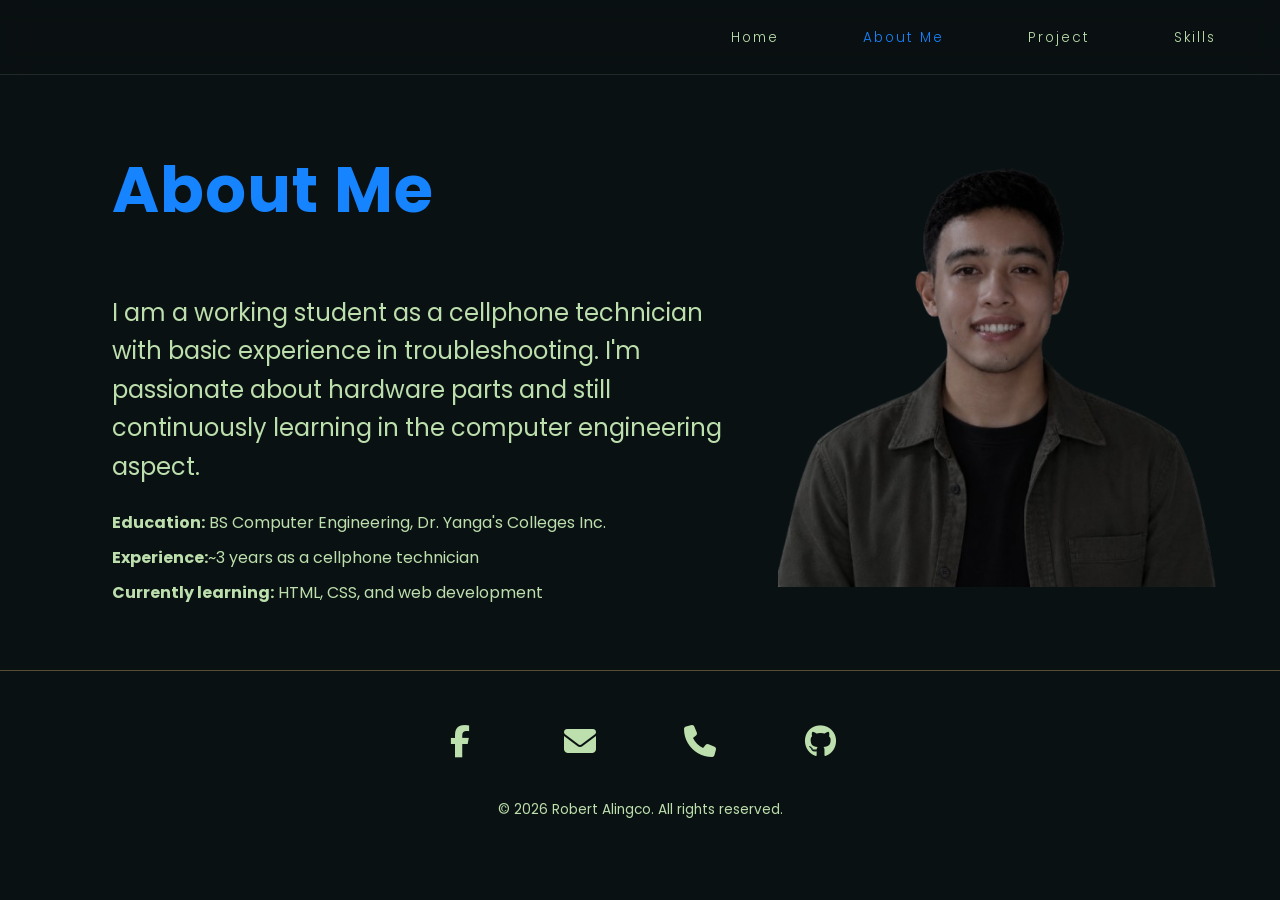
==== about.html @ 606b3f1e "Initial commit: My Portfolio Website" ====
<!DOCTYPE html>
<html lang="en">
<head>
  <meta charset="utf-8">
  <meta name="viewport" content="width=device-width, initial-scale=1">
  <title>Robert Alingco | Home</title>
  <link rel="stylesheet" href="css/style.css">
  <link rel="preconnect" href="https://fonts.googleapis.com">
  <link href="https://fonts.googleapis.com/css2?family=Poppins:wght@400;600;700&display=swap" rel="stylesheet">
  <link rel="stylesheet" href="https://cdnjs.cloudflare.com/ajax/libs/font-awesome/6.5.1/css/all.min.css">
</head>
<body>

  <header class="site-header">
    <div class="container">
      <nav class="site-nav" aria-label="Main navigation">
        <ul>
          <li><a href="home.html">Home</a></li>
          <li><a href="about.html" aria-current="page">About Me</a></li>
          <li><a href="project.html">Project</a></li>
          <li><a href="skills.html">Skills</a></li>
        </ul>
      </nav>
    </div>
  </header>

  <main>
    <section class="about container">
        <div class="about-text">
            <h1>About Me</h1>
            <p>
          I am a working student as a cellphone technician with basic experience in
          troubleshooting. I'm passionate about hardware parts and still continuously
          learning in the computer engineering aspect.
         </p>

         <ul class="quick-facts">
             <li><strong>Education:</strong> BS Computer Engineering, Dr. Yanga's Colleges Inc.
             <li><strong>Experience:</strong>~3 years as a cellphone technician
             <li><strong>Currently learning:</strong> HTML, CSS, and web development</li>
         </ul>
        </div>

        <div class="about-photo-wrap">
            <img src="assets/image/about-photo (2).png" alt="Smiling at the camera">
        </div>
    </section>
  </main>

  <footer class="site-footer">
    <ul class="footer-contact">
      <li>
        <a href="https://www.facebook.com/alingco.robert" target="_blank" rel="noopener" aria-label="Facebook">
          <i class="fa-brands fa-facebook-f" aria-hidden="true"></i>
        </a>
      </li>
      <li>
        <a href="alingcorobert@gmail@gmail.com" aria-label="Email">
          <i class="fa-solid fa-envelope" aria-hidden="true"></i>
        </a>
      </li>
      <li>
        <a href="tel:09261623796" aria-label="Phone">
          <i class="fa-solid fa-phone" aria-hidden="true"></i>
        </a>
      </li>
      <li>
        <a href="https://github.com/Rolen-23" target="_blank" rel="noopener" aria-label="GitHub">
          <i class="fa-brands fa-github" aria-hidden="true"></i>
        </a>
      </li>
    </ul>
    <p>&copy; 2026 Robert Alingco. All rights reserved.</p>
  </footer>

</body>
</html>
---- css/style.css ----
:root {
    --blue: #1683ff;
    --text: #bcdfad;
    --bg: #0a1112;
    --bg-panel: #12161c;
    --border: rgba(227, 194, 107, 0.35);

    --gap-sm: 0.75rem;
    --gap-md: 1.5rem;
    --gap-lg: 3rem;
    --radius: 14px;
}

* {
    box-sizing: border-box;
}

body {
    margin: 0;
    background-color: var(--bg);
    color: var(--text);
    font-family: "Poppins", "Segoe UI", Arial, sans-serif;
    line-height: 1.6;
}

img {
    max-width: 100%;
    display: block;
}

a {
    color: inherit;
}

.container {
    width: 90%;
    max-width: 1400px;
    margin:0 auto;
    
}

.site-header {
    position: sticky;
    top: 0;
    z-index: 1000;
     /* Glassmorphism Effect */
    background-color: rgba(10, 17, 18, 0.6); /* Uses your dark bg color, but 60% transparent */
    backdrop-filter: blur(12px);             /* Blurs the content scrolling behind it */
    -webkit-backdrop-filter: blur(12px);     /* Ensures it works on Safari/iOS */
    
    /* Gives the "glass" a slight edge */
    border-bottom: 1px solid rgba(255, 255, 255, 0.1); 
}

.site-header .container  {
    display: flex;
    align-items: center;
    justify-content: flex-end;
    padding-top: var(--gap-md);
    padding-bottom: var(--gap-md);
}

.site-nav ul {
    list-style-type: none;
    display: flex;
    gap: 5.25rem;
    padding: 0;
    margin: 0;

    
}

.site-nav a {
    text-decoration: none;
    font-size: 0.85rem;
    letter-spacing: 2px;
    font-weight: 300;
}

.site-nav a:hover, 
.site-nav a:focus {
    color: var(--blue);
}

.site-nav a[aria-current="page"] {
    color: var(--blue);
}

.btn {
    display: inline-block;
    padding: 0.75rem 1.5rem;
    border-radius: 999px;
    text-decoration: none;
    font-weight: 600;
    font-size: 0.95rem;
    border: 2px solid var(--blue);
    
}

.btn-outline {
    color: var(--text);
    background: transparent;
}

.btn-outline:hover {
    background-color: var(--blue);
    color: var(--bg);
}

.btn-filled {
    color: var(--bg);
  background-color: var(--blue);
}

.btn-filled:hover {
    background-color: transparent;
  color: var(--blue);
}



.hero {
    display: flex;
    align-items: center;
    justify-content: space-between;
    gap: var(--gap-lg);
    padding: 5rem 0;
}

.hero-text {
    flex: 1 1 480px;
    font-size: 5rem;
    padding-right: 2.5rem;
    margin-left: 8rem;
    
}

.hero-photo-wrap {
    flex: 1 1 400px;
    width: 800px;
    display: flex;
    justify-content: flex-end;
    align-items: center;
    
}

.hero-text .greeting {
    color: var(--text);
    font-weight: 700;
    margin: 0 0 0.25rem;
    
}

.hero-text h1 {
    color: var(--blue);
    font-size: clamp(4.25rem, 5vw, 3.25rem);
     margin: 0 0 1rem;
    
    line-height: 1.1;
}

.hero-buttons {
    display:flex;
    gap: 50px;
    align-items: center;
    flex-wrap: wrap;
}

.hero-text .tagline {
    font-weight: 600;
    margin: 0 0 2rem;
    font-size: 2rem;
}

.about {
    display: flex;
    align-items: center;
    gap: var(--gap-lg);
    padding: 4rem 0;
}

.about-text{
    flex: 1 1 480px; 
    margin-left: 3rem;
}

.about-text h1 {
    color: var(--blue);
    letter-spacing: 1px;
    margin-top: 0;
    font-size: 4rem;
}

.about-text p {
    font-size: 1.5rem;
}

.quick-facts  {
   list-style-type: none;
   margin: 1.5rem 0 0;
   padding: 0;
   display: grid;
   gap: 0.6rem;
}

.quick-facts strong {
    color: var(--text);
}

.about-photo-wrap {
    flex: 1 1 300px;
    
}


.project-heading{
    text-align: center;
    padding-top: 4rem;
}

.project-heading h1 {
    font-size: clamp(2rem, 4vw, 2.75rem);
}

.project-heading .highlight {
    color: var(--blue);
}

.project {
    overflow: hidden;
    border-bottom: 1px solid var(--border);
    padding: 2.5rem 0;
}

.project:last-child {
    border-bottom: none;
}

.project-thumb {
    width: 320px;
    border-radius: var(--radius);
    overflow: hidden;
}

.project .project-thumb {
    float: left;
    margin: 0 var(--gap-lg) var(--gap-md) 0;
}

.project.reverse .project-thumb {
    float: right;
    margin: 0 0 var(--gap-md) var(--gap-lg);
}

.project h2 {
    margin-top: 0;
    color: var(--text);
}

.project .tags {
   font-size: 0.85rem;
   letter-spacing: 0.5px;
   margin: 0 0 0.75rem;
}

.skills-heading {
    text-align: center;
    color: var(--blue);
    padding-top: 4rem;
}

.skills-group {
    margin: 0 0 var(--gap-lg);
   
}

.skills-group h2 {
    font-size: 1.05rem;
    letter-spacing: 1px;
    padding-bottom: 0.5rem;
}

.cert-grid {
    display: grid;
    grid-template-columns: repeat(auto-fit, minmax(300px, 1fr));
    gap: 2rem;
    margin-top: 2rem;
    margin-bottom: 4rem;
}

.cert {
    text-align: center;
    padding: 20px;
    background-color: var(--bg-panel);
    border: 1px solid var(--border);
    border-radius: var(--radius);
    display: flex;
    flex-direction: column;
    align-items: center;
}

.cert img {
    border: 5px solid #FFFFFF;
    padding: 5px;
    background-color: grey;
    width: 100%;
    max-width: 400px;
    height: auto;
    object-fit: contain;
    margin-bottom: 1rem;
}

.cert h2 {
    font-size: 1.2rem;
    margin: 0.5rem 0;
}

.cert p {
    font-size: 0.9rem;
    margin: 0;
}

.cert-title {
    font-size: 1.05rem;
    letter-spacing: 1px;
    color: var(--text);
    padding-bottom: 0.5rem;
    border-bottom: 1px solid var(--border); 
    margin-top: 2rem;         
    margin-bottom: 1rem;
    text-align: left;  
}

.pills {
    display: flex;
    flex-wrap: wrap;
    gap: var(--gap-sm);
    margin-top: 1rem;
    padding: 0;
    list-style-type: none;
}

.pill {
    border: 1px solid var(--border);
    background-color: var(--bg-panel);
    color: var(--text);
    padding: 0.5rem 1.1rem;
    border-radius: 999px;
    font-size: 0.9rem;
}




.site-footer {
    border-top: 1px solid var(--border);
    text-align: center;
    padding: var(--gap-md) 0;
    font-size: 0.85rem;
    color: var(--text);
}

.footer-contact {
    list-style-type: none;
    display: flex;
    justify-content: center;
    gap: 5rem;
    margin: 0 0 var(--gap-sm);
    padding: 0;
    margin-bottom: 3%;
    margin-top: 2%;
}

.footer-contact a {
    display: flex;
    align-items: center;
    justify-content: center;
    width: 2.5rem;
    height: 2.5rem; 
    border-radius: 50%;
    color: var(--text);
    font-size: 2rem;
    text-decoration: none;
    transition: color 0.2s, border-color 0.2s;
}

.footer-contact a:hover,
.footer-contact a:focus {
    color: var(--blue);
    border-color: var(--blue);
}

.site-footer p {
    margin: 0;
}


@media (max-width: 720px) {
    .hero,
    .about {
        flex-direction: column;
        text-align: center;
        padding: 3rem 0;
    }

    .hero-buttons {
        justify-content: center;
    }

    .about-text ul.quick-facts {
        text-align: left;
    }

    .project .project-thumb,
    .project.reverse .project-thumb {
        float: none;
        margin: 0 0 var(--gap-md) 0;
        width: 100%;
    }

    .site-header .container {
        justify-content: center;
    }

    .site-nav ul {
        gap: 1.25rem;
        flex-wrap: wrap;
        justify-content: center;
    }
}
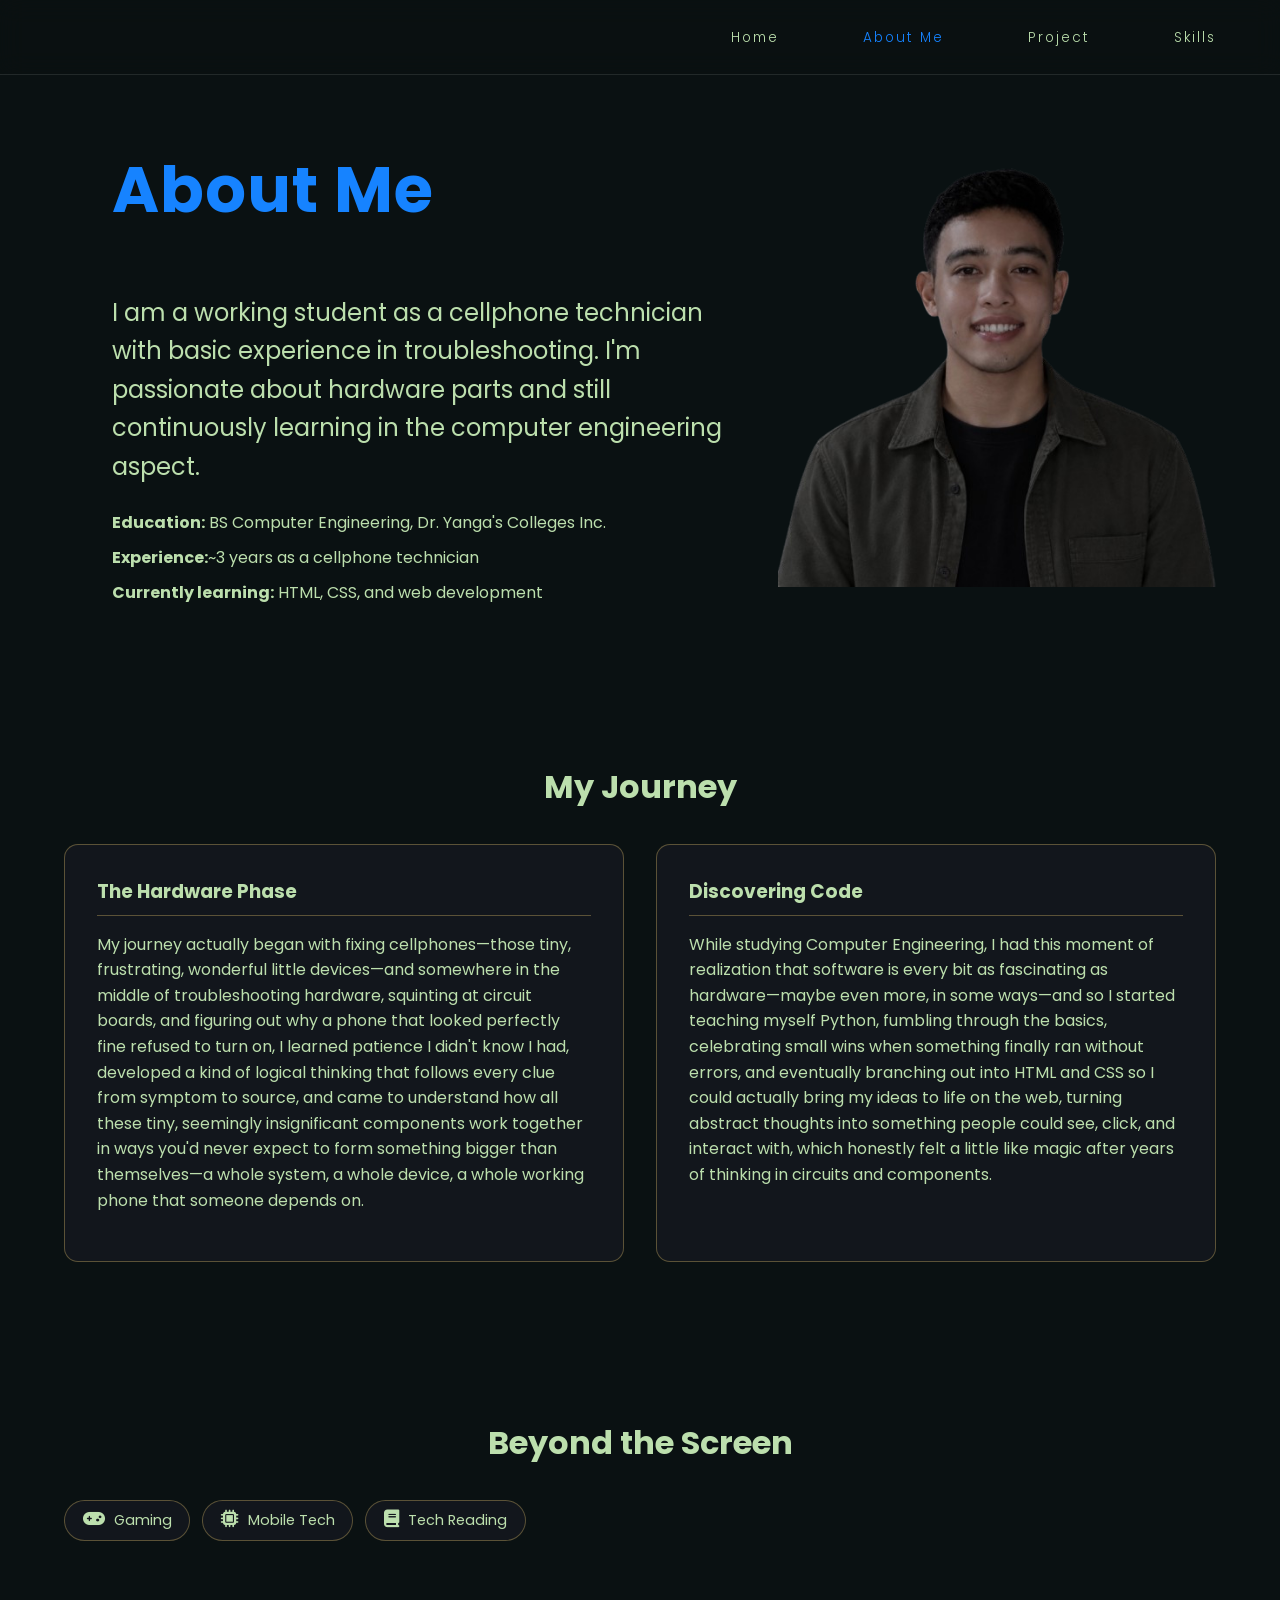
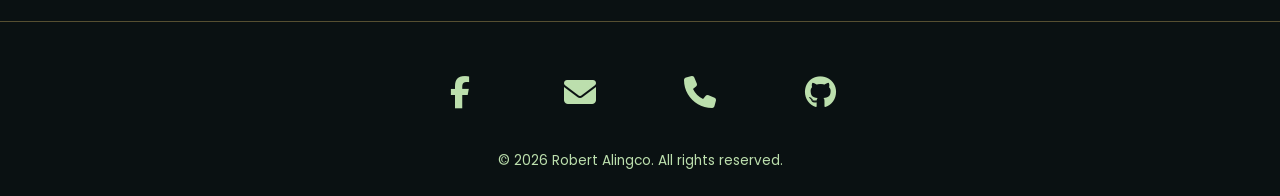
==== commit c6b9df6d: "Adding some features" ====
--- a/about.html
+++ b/about.html
@@ -15,7 +15,7 @@
     <div class="container">
       <nav class="site-nav" aria-label="Main navigation">
         <ul>
-          <li><a href="home.html">Home</a></li>
+          <li><a href="index.html">Home</a></li>
           <li><a href="about.html" aria-current="page">About Me</a></li>
           <li><a href="project.html">Project</a></li>
           <li><a href="skills.html">Skills</a></li>
@@ -44,6 +44,42 @@
         <div class="about-photo-wrap">
             <img src="assets/image/about-photo (2).png" alt="Smiling at the camera">
         </div>
+    </section>
+
+    <!-- 2. THE JOURNEY (New Text) -->
+    <section class="container section-padding">
+        <h2 class="section-title">My Journey</h2>
+        <div class="card-container">
+            <div class="info-card">
+                <h3>The Hardware Phase</h3>
+                <p>My journey actually began with fixing cellphones—those tiny, frustrating, 
+                  wonderful little devices—and somewhere in the middle of troubleshooting hardware, 
+                  squinting at circuit boards, and figuring out why a phone that looked perfectly fine refused
+                   to turn on, I learned patience I didn't know I had, developed a kind of logical thinking that 
+                   follows every clue from symptom to source, and came to understand how all these tiny, seemingly
+                    insignificant components work together in ways you'd never expect to form something bigger than
+                     themselves—a whole system, a whole device, a whole working phone that someone depends on.</p>
+            </div>
+            <div class="info-card">
+                <h3>Discovering Code</h3>
+                <p>While studying Computer Engineering, I had this moment of realization that software is every bit
+                   as fascinating as hardware—maybe even more, in some ways—and so I started teaching myself Python, 
+                   fumbling through the basics, celebrating small wins when something finally ran without errors, and 
+                   eventually branching out into HTML and CSS so I could actually bring my ideas to life on the web, 
+                   turning abstract thoughts into something people could see, click, and interact with, which honestly 
+                   felt a little like magic after years of thinking in circuits and components.</p>
+            </div>
+        </div>
+    </section>
+
+    <!-- 3. BEYOND THE SCREEN (Hobbies) -->
+    <section class="container section-padding">
+        <h2 class="section-title">Beyond the Screen</h2>
+        <ul class="pills">
+            <li class="pill"><i class="fa-solid fa-gamepad"></i> Gaming</li>
+            <li class="pill"><i class="fa-solid fa-microchip"></i> Mobile Tech</li>
+            <li class="pill"><i class="fa-solid fa-book"></i> Tech Reading</li>
+        </ul>
     </section>
   </main>
 
--- a/css/style.css
+++ b/css/style.css
@@ -172,6 +172,7 @@
     font-size: 2rem;
 }
 
+
 .about {
     display: flex;
     align-items: center;
@@ -201,6 +202,7 @@
    padding: 0;
    display: grid;
    gap: 0.6rem;
+   
 }
 
 .quick-facts strong {
@@ -230,6 +232,11 @@
     overflow: hidden;
     border-bottom: 1px solid var(--border);
     padding: 2.5rem 0;
+    
+}
+
+.project.reverse {
+    flex-direction: row-reverse; /* Flips the image to the right side */
 }
 
 .project:last-child {
@@ -237,7 +244,7 @@
 }
 
 .project-thumb {
-    width: 320px;
+    width: 350px;
     border-radius: var(--radius);
     overflow: hidden;
 }
@@ -395,6 +402,127 @@
 }
 
 
+
+.section-padding {
+    padding: 4rem 0;
+}
+
+.section-title {
+    font-size: 2rem;
+    color: var(--text);
+    margin-bottom: 2rem;
+    text-align: center;
+}
+
+.section-title .highlight {
+    color: var(--blue);
+}
+
+.featured-project {
+    display: flex;
+    gap: 3rem;
+    background-color: var(--bg-panel);
+    border: 1px solid var(--border);
+    border-radius: var(--radius);
+    padding: 2rem;
+    align-items: center;
+    flex-wrap: wrap;
+}
+
+.featured-project .project-thumb {
+    margin-left: 35%;
+    flex: 1 1 200px;
+    
+}
+
+.featured-project  {
+    flex: 1 1 400px
+}
+
+.featured-project h3 {
+    color: var(--blue);
+    font-size: 1.8rem;
+    margin-top: 0;
+}
+
+.cta-section {
+    text-align: center;
+    background-color: var(--bg-panel);
+    border-radius: var(--radius);
+    margin-bottom: 4rem;
+    border: 1px solid var(--border);
+}
+
+.cta-section h2 {
+    color: var(--blue);
+    margin-bottom: 1rem;
+}
+
+.cta-section p {
+    margin-bottom: 2rem;
+}
+
+/* --- ABOUT PAGE CARDS --- */
+.card-container {
+    display: flex;
+    gap: 2rem;
+    flex-wrap: wrap;
+}
+
+.info-card {
+    flex: 1 1 300px;
+    background-color: var(--bg-panel);
+    border: 1px solid var(--border);
+    border-radius: var(--radius);
+    padding: 2rem;
+    transition: transform 0.3s ease;
+}
+
+.info-card:hover {
+    transform: translateY(-5px);
+    border-color: var(--blue);
+}
+
+.info-card h3 {
+    color: var(--text);
+    margin-top: 0;
+    margin-bottom: 1rem;
+    border-bottom: 1px solid var(--border);
+    padding-bottom: 0.5rem;
+}
+
+/* --- PROJECT PAGE DETAILS --- */
+.project-details {
+    /* Float clearfix trick */
+    overflow: hidden; 
+}
+
+.project-details h3 {
+    color: var(--blue);
+    font-size: 1.1rem;
+    margin-bottom: 0.2rem;
+    margin-top: 1.5rem;
+}
+
+.project-details p {
+    margin-top: 0;
+}
+
+/* --- SKILLS PAGE TWEAKS --- */
+.pill i {
+    font-size: 1.1rem;
+    margin-right: 5px;
+}
+
+.cert-desc {
+    font-size: 0.85rem !important;
+    color: #888; /* Slightly muted text for descriptions */
+    margin-top: 0.5rem !important;
+    line-height: 1.4;
+}
+
+
+
 @media (max-width: 720px) {
     .hero,
     .about {
@@ -403,21 +531,20 @@
         padding: 3rem 0;
     }
 
-    .hero-buttons {
-        justify-content: center;
-    }
-
-    .about-text ul.quick-facts {
-        text-align: left;
-    }
-
+     /* Project layouts stack on mobile */
     .project .project-thumb,
     .project.reverse .project-thumb {
         float: none;
-        margin: 0 0 var(--gap-md) 0;
+        margin: 0 auto 1.5rem auto;
         width: 100%;
+        max-width: 400px;
     }
 
+    .project, .featured-project {
+        text-align: center;
+    }
+
+    /* Nav */
     .site-header .container {
         justify-content: center;
     }
